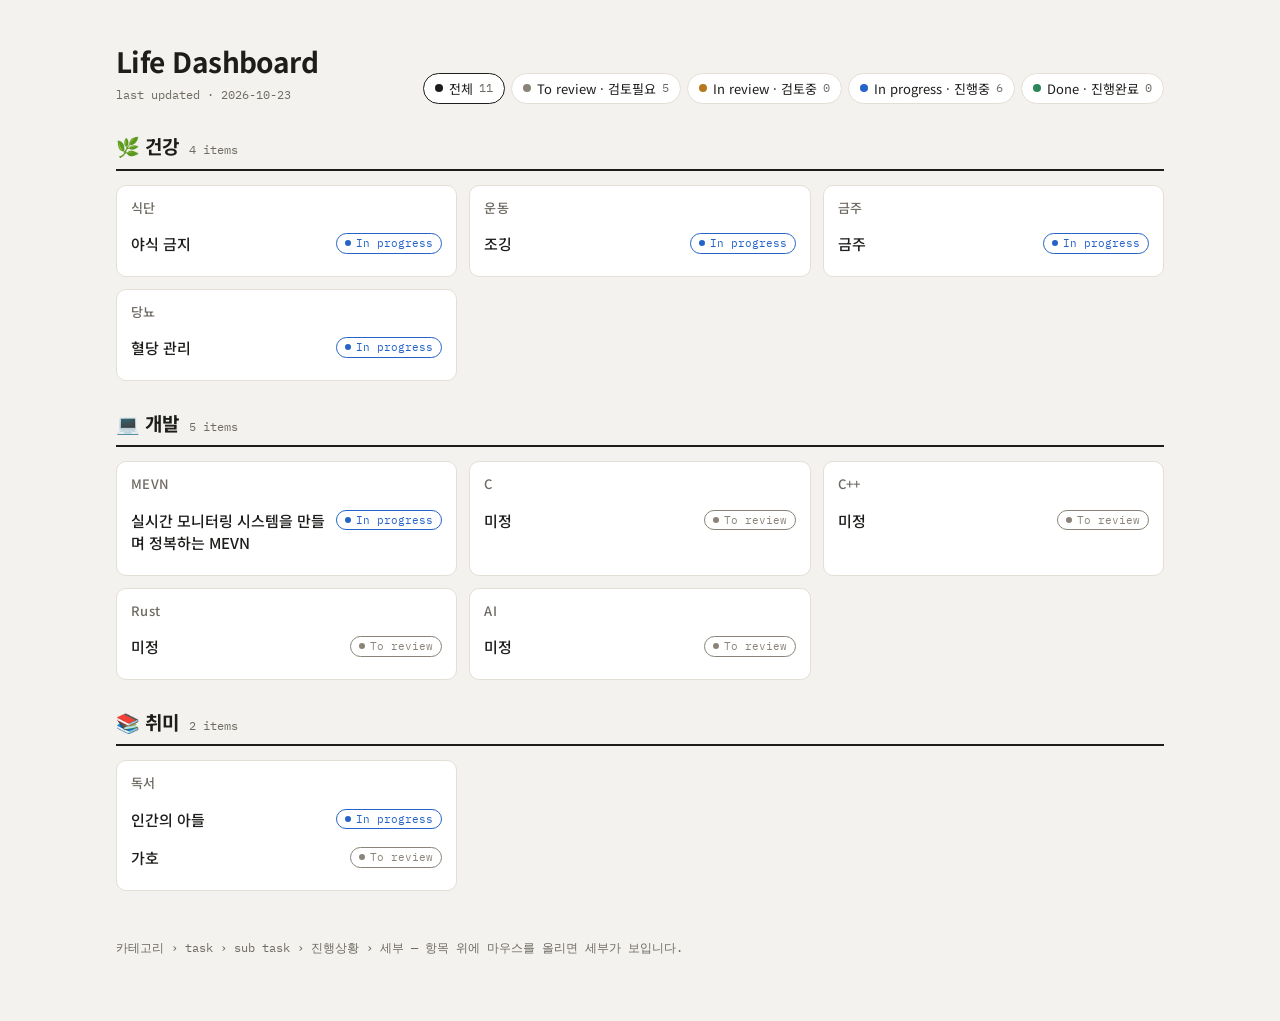
==== index.html @ 3c268916 "Add one-page life dashboard for GitHub Pages Co-Authored-By: Claude Opus 5.5 <noreply@anthropic.com>" ====
<!doctype html>
<html lang="ko">
<head>
  <meta charset="utf-8" />
  <meta name="viewport" content="width=device-width, initial-scale=1" />
  <title>Life Dashboard</title>
  <link rel="preconnect" href="https://fonts.googleapis.com" />
  <link rel="preconnect" href="https://fonts.gstatic.com" crossorigin />
  <link href="https://fonts.googleapis.com/css2?family=IBM+Plex+Mono:wght@400;500&family=Noto+Sans+KR:wght@400;500;700&display=swap" rel="stylesheet" />
  <style>
    :root {
      --bg: #f4f2ee;
      --panel: #ffffff;
      --ink: #1d1d1b;
      --muted: #6f6b64;
      --line: #e3dfd7;
      --hover: #faf8f4;

      --s-to-review: #8a8478;
      --s-in-review: #b7791f;
      --s-in-progress: #2563c9;
      --s-done: #2f855a;

      --tip-bg: #1d1d1b;
      --tip-ink: #f4f2ee;
      --radius: 10px;
    }
    @media (prefers-color-scheme: dark) {
      :root:not([data-theme="light"]) {
        --bg: #151513;
        --panel: #1e1e1b;
        --ink: #ece9e3;
        --muted: #9a958b;
        --line: #2f2e2a;
        --hover: #262622;
        --s-to-review: #9e988b;
        --s-in-review: #e0a640;
        --s-in-progress: #6ea0f5;
        --s-done: #5fbf8a;
        --tip-bg: #ece9e3;
        --tip-ink: #151513;
      }
    }

    * { box-sizing: border-box; }
    html, body { margin: 0; }
    body {
      background: var(--bg);
      color: var(--ink);
      font-family: "Noto Sans KR", system-ui, sans-serif;
      font-size: 15px;
      line-height: 1.5;
    }
    .wrap { max-width: 1080px; margin: 0 auto; padding: 40px 16px 64px; }

    header { display: flex; flex-wrap: wrap; align-items: flex-end; justify-content: space-between; gap: 16px; margin-bottom: 28px; }
    h1 { margin: 0; font-size: 28px; letter-spacing: -0.02em; }
    .sub { color: var(--muted); font-family: "IBM Plex Mono", monospace; font-size: 12px; margin-top: 4px; }

    /* 상태 요약 + 필터 */
    .filters { display: flex; flex-wrap: wrap; gap: 6px; }
    .chip {
      display: inline-flex; align-items: center; gap: 6px;
      border: 1px solid var(--line); background: var(--panel); color: var(--ink);
      padding: 5px 11px; border-radius: 999px; font: inherit; font-size: 13px; cursor: pointer;
    }
    .chip .n { font-family: "IBM Plex Mono", monospace; font-size: 12px; color: var(--muted); }
    .chip[aria-pressed="true"] { border-color: var(--ink); }
    .dot { width: 8px; height: 8px; border-radius: 50%; background: var(--c, var(--muted)); flex: none; }

    /* 카테고리 */
    .category { margin-top: 28px; }
    .cat-head { display: flex; align-items: baseline; gap: 10px; padding-bottom: 8px; border-bottom: 2px solid var(--ink); }
    .cat-head h2 { margin: 0; font-size: 19px; }
    .cat-head .count { color: var(--muted); font-family: "IBM Plex Mono", monospace; font-size: 12px; }

    .tasks { display: grid; grid-template-columns: repeat(auto-fill, minmax(300px, 1fr)); gap: 12px; margin-top: 14px; }
    .task { background: var(--panel); border: 1px solid var(--line); border-radius: var(--radius); padding: 12px 14px; }
    .task h3 { margin: 0 0 8px; font-size: 13px; font-weight: 500; color: var(--muted); letter-spacing: 0.02em; }

    .sub-list { list-style: none; margin: 0; padding: 0; }
    .subtask {
      position: relative;
      display: flex; align-items: flex-start; justify-content: space-between; gap: 10px;
      padding: 8px; margin: 0 -8px; border-radius: 6px; cursor: default; outline: none;
    }
    .subtask:hover, .subtask:focus-visible, .subtask.open { background: var(--hover); }
    .subtask .name { font-weight: 500; }

    .badge {
      flex: none; display: inline-flex; align-items: center; gap: 5px;
      font-family: "IBM Plex Mono", monospace; font-size: 11px; white-space: nowrap;
      color: var(--c); border: 1px solid currentColor; border-radius: 999px; padding: 1px 8px;
    }
    .badge .dot { background: currentColor; width: 6px; height: 6px; }

    /* 세부: 마우스 오버 팝업 */
    .tip {
      position: absolute; left: 8px; bottom: calc(100% + 6px); z-index: 10;
      max-width: 280px; padding: 8px 11px; border-radius: 7px;
      background: var(--tip-bg); color: var(--tip-ink); font-size: 13px;
      box-shadow: 0 6px 18px rgba(0,0,0,.18);
      opacity: 0; transform: translateY(4px); pointer-events: none;
      transition: opacity .12s, transform .12s;
    }
    .tip::after {
      content: ""; position: absolute; left: 14px; top: 100%;
      border: 6px solid transparent; border-top-color: var(--tip-bg);
    }
    .tip .label { display: block; font-family: "IBM Plex Mono", monospace; font-size: 10px; opacity: .65; margin-bottom: 2px; }
    .subtask:hover .tip, .subtask:focus-visible .tip, .subtask.open .tip { opacity: 1; transform: none; }

    .hidden { display: none !important; }
    footer { margin-top: 48px; color: var(--muted); font-size: 12px; font-family: "IBM Plex Mono", monospace; }
  </style>
</head>
<body>
  <div class="wrap">
    <header>
      <div>
        <h1>Life Dashboard</h1>
        <div class="sub" id="updated"></div>
      </div>
      <div class="filters" id="filters"></div>
    </header>

    <main id="board"></main>

    <footer>카테고리 › task › sub task › 진행상황 › 세부 — 항목 위에 마우스를 올리면 세부가 보입니다.</footer>
  </div>

  <script src="data.js"></script>
  <script>
    const STATUS = {
      "to-review":   { en: "To review",   ko: "검토필요" },
      "in-review":   { en: "In review",   ko: "검토중" },
      "in-progress": { en: "In progress", ko: "진행중" },
      "done":        { en: "Done",        ko: "진행완료" },
    };
    const color = s => `var(--s-${s})`;
    const esc = t => String(t).replace(/[&<>"']/g, c => ({ "&":"&amp;","<":"&lt;",">":"&gt;",'"':"&quot;","'":"&#39;" }[c]));

    document.getElementById("updated").textContent = `last updated · ${UPDATED}`;

    // 보드 렌더링
    const board = document.getElementById("board");
    const counts = Object.fromEntries(Object.keys(STATUS).map(k => [k, 0]));
    let total = 0;

    board.innerHTML = DASHBOARD.map(cat => {
      const n = cat.tasks.reduce((a, t) => a + t.subtasks.length, 0);
      return `
      <section class="category">
        <div class="cat-head">
          <h2>${cat.icon ? esc(cat.icon) + " " : ""}${esc(cat.category)}</h2>
          <span class="count">${n} items</span>
        </div>
        <div class="tasks">
          ${cat.tasks.map(task => `
            <article class="task">
              <h3>${esc(task.name)}</h3>
              <ul class="sub-list">
                ${task.subtasks.map(st => {
                  const s = STATUS[st.status] ? st.status : "to-review";
                  counts[s]++; total++;
                  return `
                  <li class="subtask" data-status="${s}" tabindex="0">
                    <span class="name">${esc(st.name)}</span>
                    <span class="badge" style="--c:${color(s)}" title="${STATUS[s].ko}">
                      <span class="dot"></span>${STATUS[s].en}
                    </span>
                    ${st.detail ? `<span class="tip" role="tooltip"><span class="label">세부</span>${esc(st.detail)}</span>` : ""}
                  </li>`;
                }).join("")}
              </ul>
            </article>`).join("")}
        </div>
      </section>`;
    }).join("");

    // 상태 필터
    const filters = document.getElementById("filters");
    const chips = [["all", "전체", total, "var(--ink)"],
      ...Object.entries(STATUS).map(([k, v]) => [k, `${v.en} · ${v.ko}`, counts[k], color(k)])];
    filters.innerHTML = chips.map(([k, label, n, c]) =>
      `<button class="chip" data-filter="${k}" aria-pressed="${k === "all"}">
         <span class="dot" style="--c:${c}"></span>${label} <span class="n">${n}</span>
       </button>`).join("");

    filters.addEventListener("click", e => {
      const btn = e.target.closest(".chip"); if (!btn) return;
      const f = btn.dataset.filter;
      filters.querySelectorAll(".chip").forEach(b => b.setAttribute("aria-pressed", b === btn));
      document.querySelectorAll(".subtask").forEach(el =>
        el.classList.toggle("hidden", f !== "all" && el.dataset.status !== f));
      document.querySelectorAll(".task").forEach(el =>
        el.classList.toggle("hidden", !el.querySelector(".subtask:not(.hidden)")));
      document.querySelectorAll(".category").forEach(el =>
        el.classList.toggle("hidden", !el.querySelector(".task:not(.hidden)")));
    });

    // 모바일: 탭하면 세부 팝업 토글
    board.addEventListener("click", e => {
      const item = e.target.closest(".subtask");
      document.querySelectorAll(".subtask.open").forEach(el => el !== item && el.classList.remove("open"));
      if (item) item.classList.toggle("open");
    });
  </script>
</body>
</html>
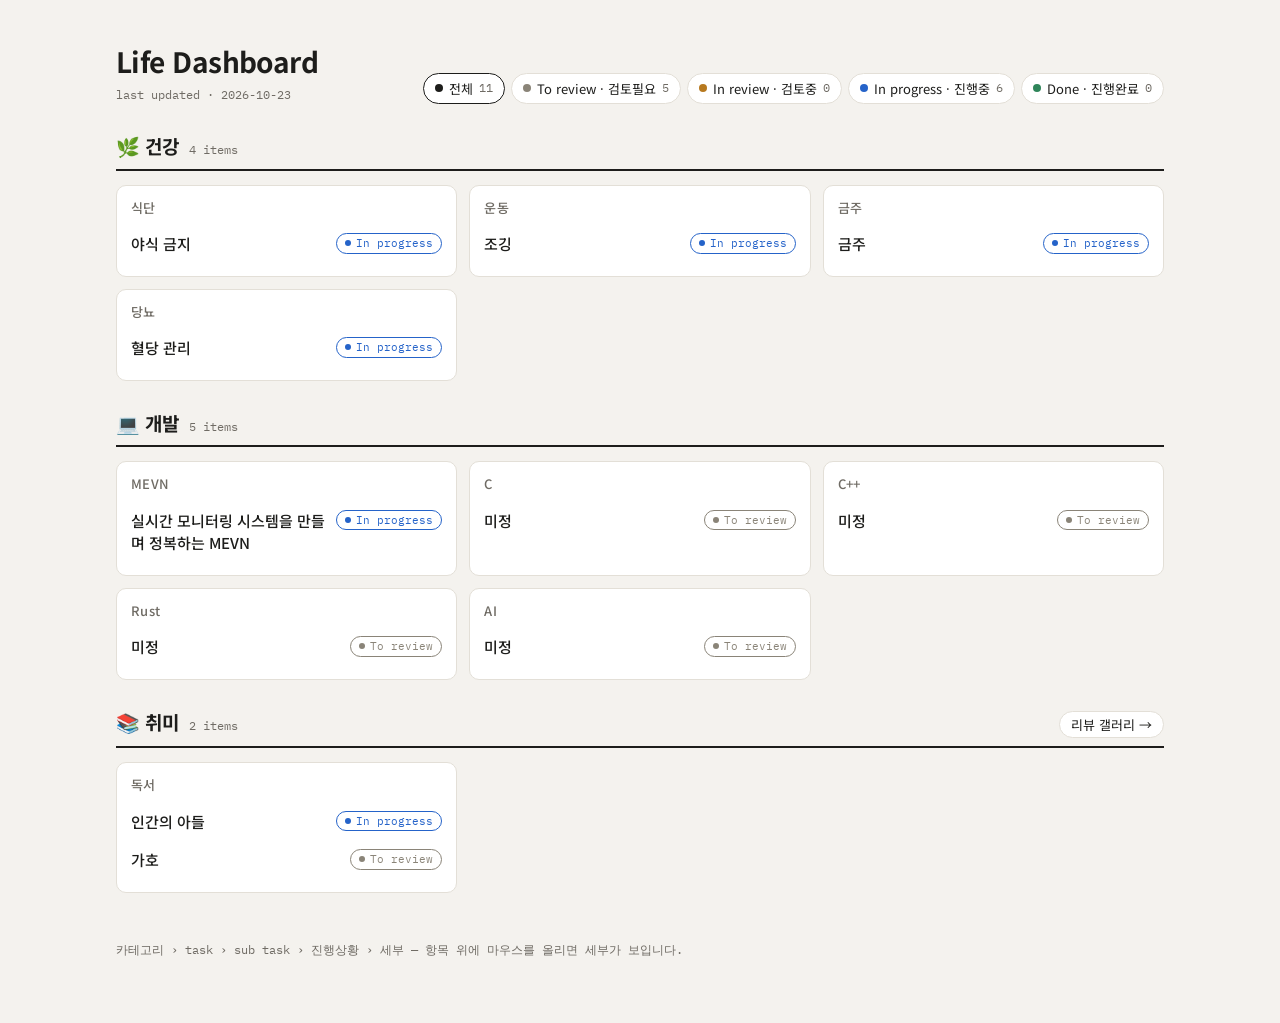
==== commit 965b0ec7: "Add hobby review gallery with first item (퇴마록) - hobby/: gallery page with category/year dropdown fi" ====
--- a/index.html
+++ b/index.html
@@ -73,6 +73,11 @@
     .cat-head { display: flex; align-items: baseline; gap: 10px; padding-bottom: 8px; border-bottom: 2px solid var(--ink); }
     .cat-head h2 { margin: 0; font-size: 19px; }
     .cat-head .count { color: var(--muted); font-family: "IBM Plex Mono", monospace; font-size: 12px; }
+    .cat-link {
+      margin-left: auto; font-size: 13px; color: var(--ink); text-decoration: none;
+      border: 1px solid var(--line); background: var(--panel); padding: 3px 11px; border-radius: 999px;
+    }
+    .cat-link:hover { border-color: var(--ink); }
 
     .tasks { display: grid; grid-template-columns: repeat(auto-fill, minmax(300px, 1fr)); gap: 12px; margin-top: 14px; }
     .task { background: var(--panel); border: 1px solid var(--line); border-radius: var(--radius); padding: 12px 14px; }
@@ -154,6 +159,7 @@
         <div class="cat-head">
           <h2>${cat.icon ? esc(cat.icon) + " " : ""}${esc(cat.category)}</h2>
           <span class="count">${n} items</span>
+          ${cat.link ? `<a class="cat-link" href="${esc(cat.link.href)}" target="_blank" rel="noopener">${esc(cat.link.text)}</a>` : ""}
         </div>
         <div class="tasks">
           ${cat.tasks.map(task => `
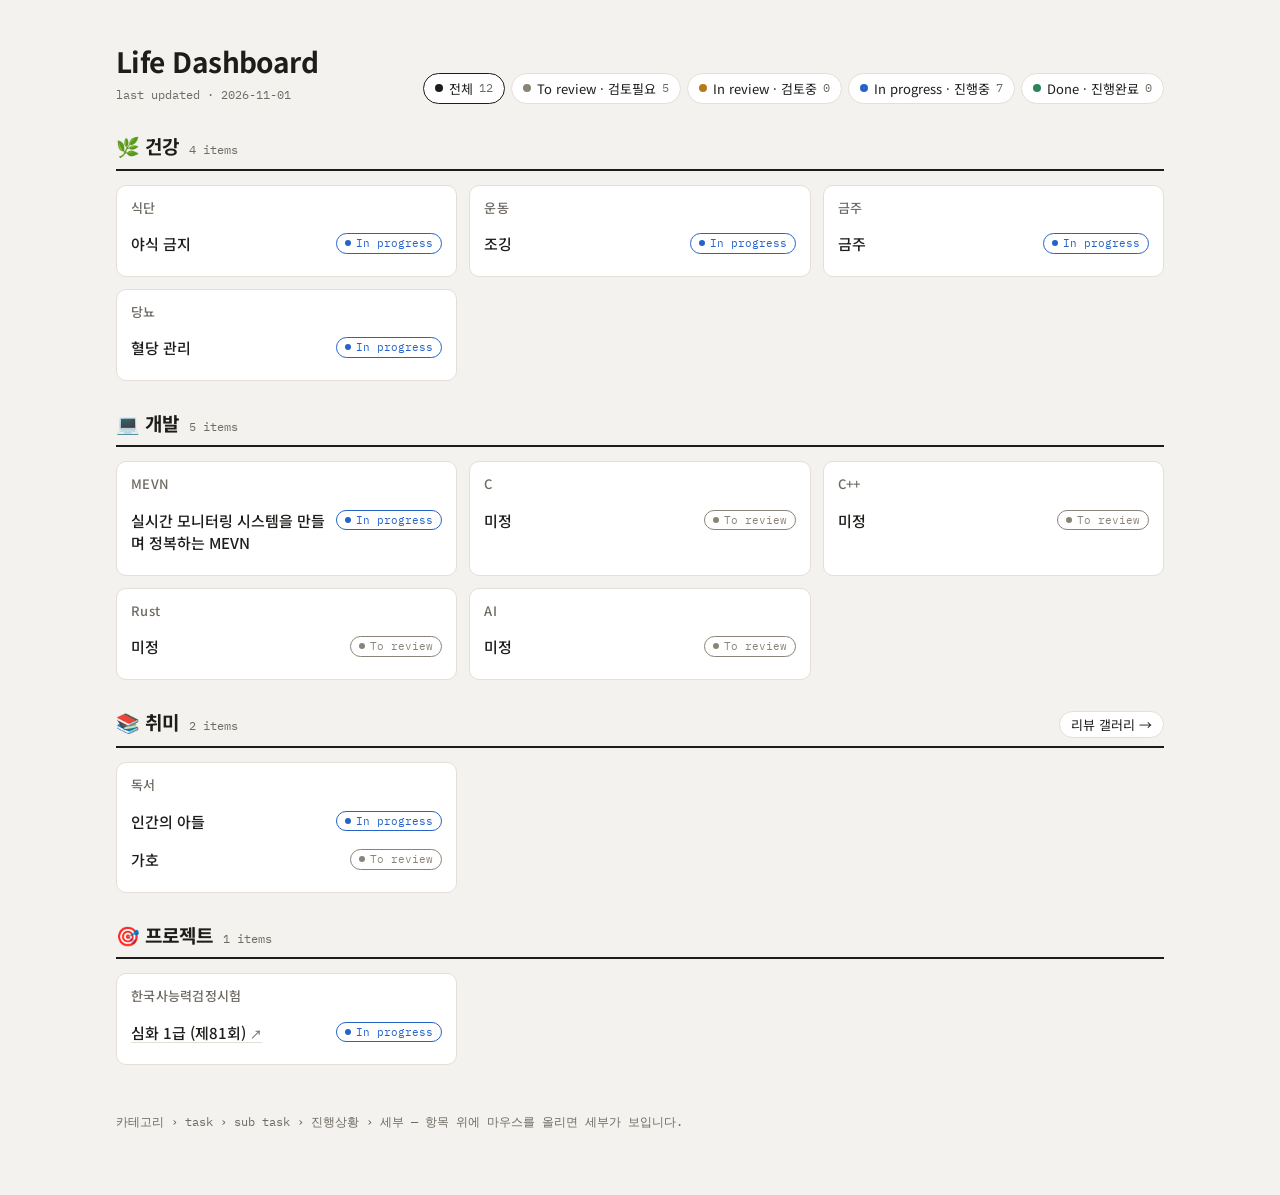
==== commit 2d01c69a: "Add 프로젝트 category with 한국사능력검정시험 (in progress) - data.js: new 프로젝트 category; sub tasks can carry a l" ====
--- a/index.html
+++ b/index.html
@@ -91,6 +91,9 @@
     }
     .subtask:hover, .subtask:focus-visible, .subtask.open { background: var(--hover); }
     .subtask .name { font-weight: 500; }
+    .sub-link { color: var(--ink); text-decoration: underline; text-decoration-color: var(--line); text-underline-offset: 3px; }
+    .sub-link:hover { text-decoration-color: currentColor; }
+    .sub-link span { font-size: 12px; color: var(--muted); }
 
     .badge {
       flex: none; display: inline-flex; align-items: center; gap: 5px;
@@ -171,7 +174,9 @@
                   counts[s]++; total++;
                   return `
                   <li class="subtask" data-status="${s}" tabindex="0">
-                    <span class="name">${esc(st.name)}</span>
+                    ${st.link
+                      ? `<a class="name sub-link" href="${esc(st.link)}" target="_blank" rel="noopener">${esc(st.name)} <span aria-hidden="true">↗</span></a>`
+                      : `<span class="name">${esc(st.name)}</span>`}
                     <span class="badge" style="--c:${color(s)}" title="${STATUS[s].ko}">
                       <span class="dot"></span>${STATUS[s].en}
                     </span>
